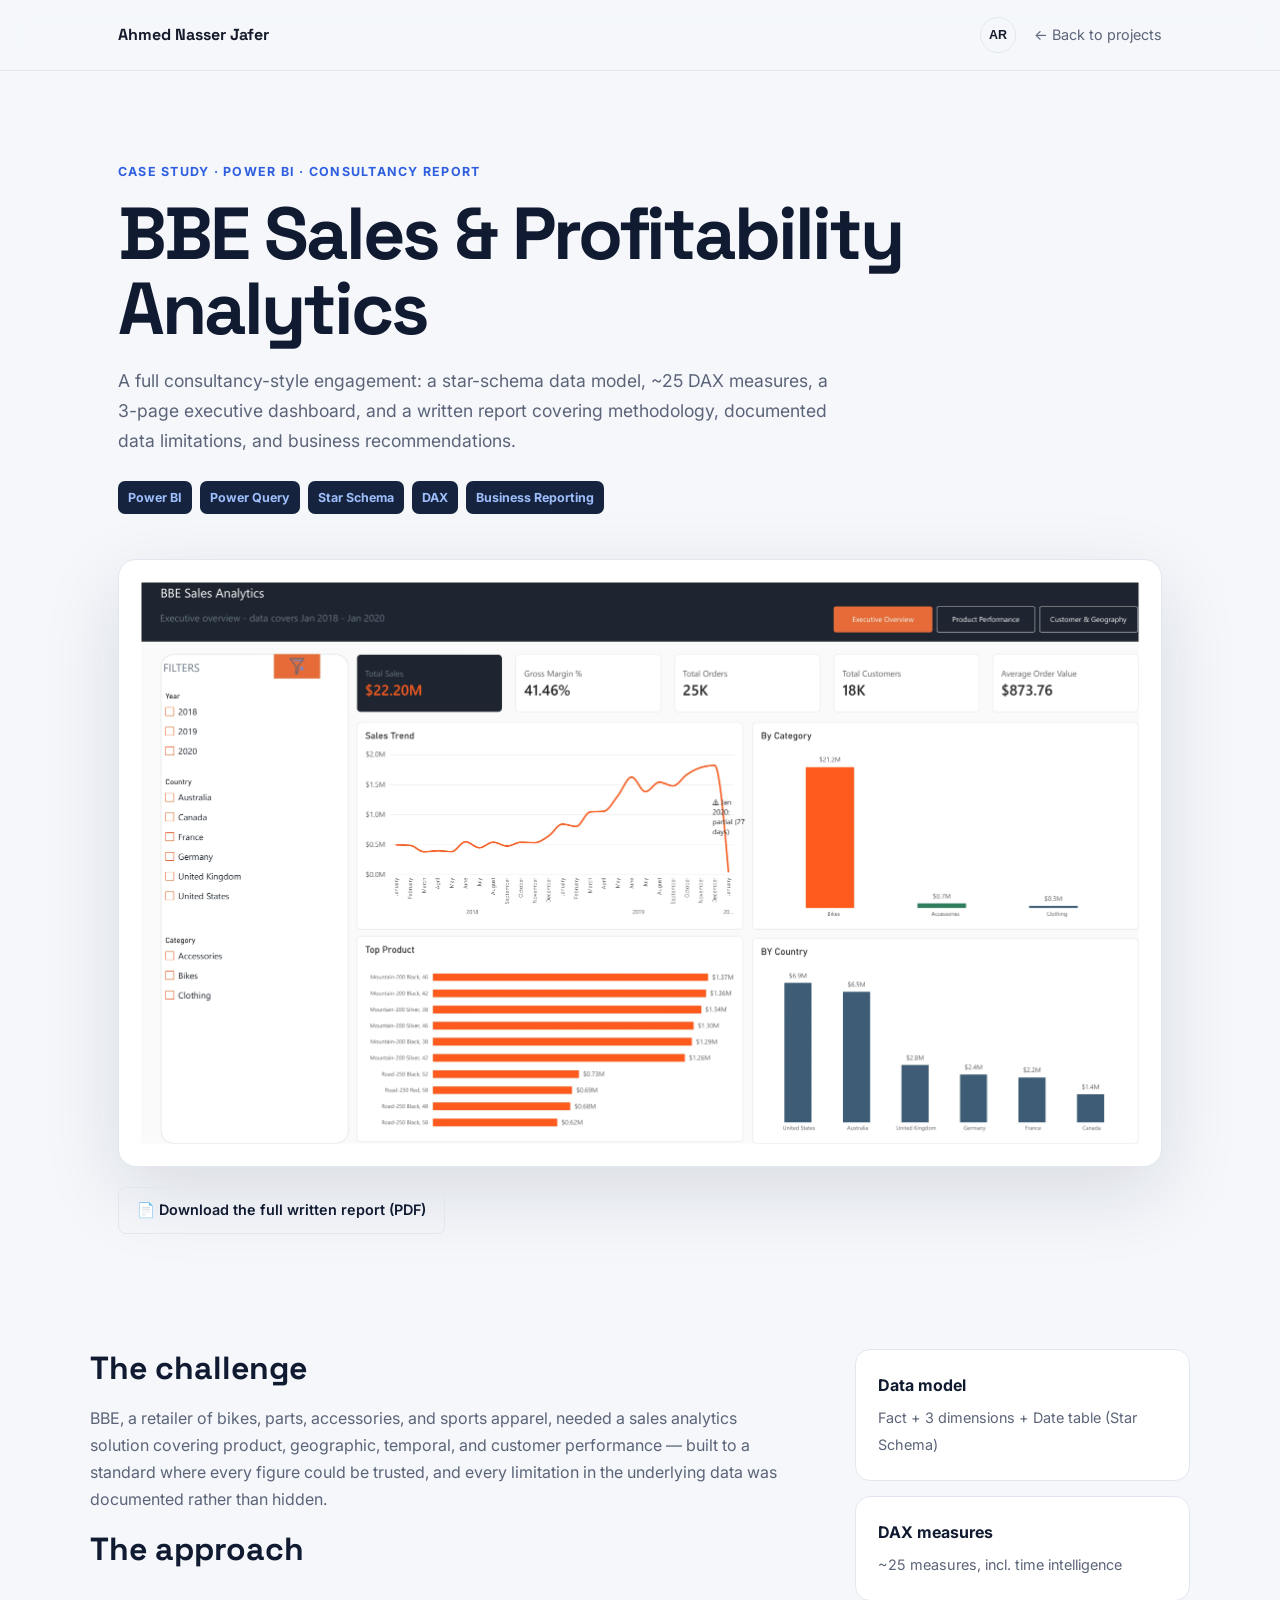
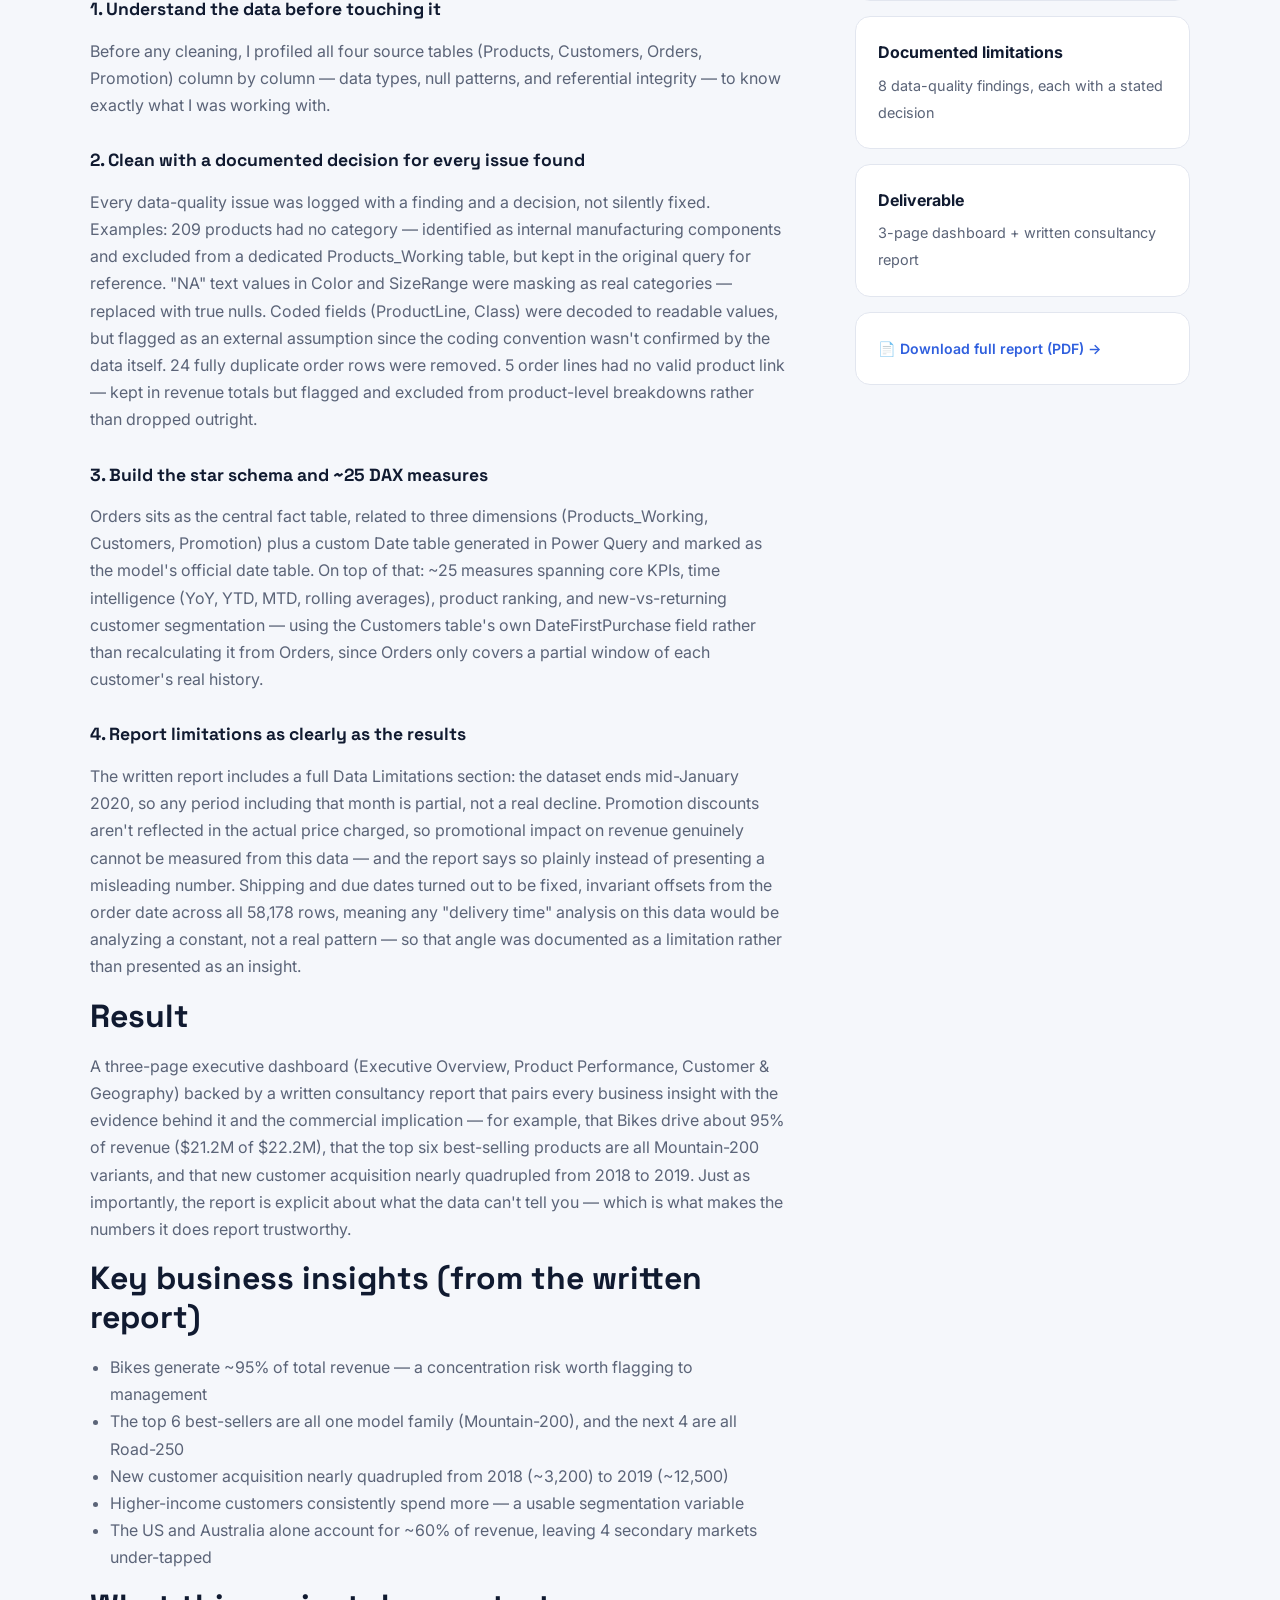
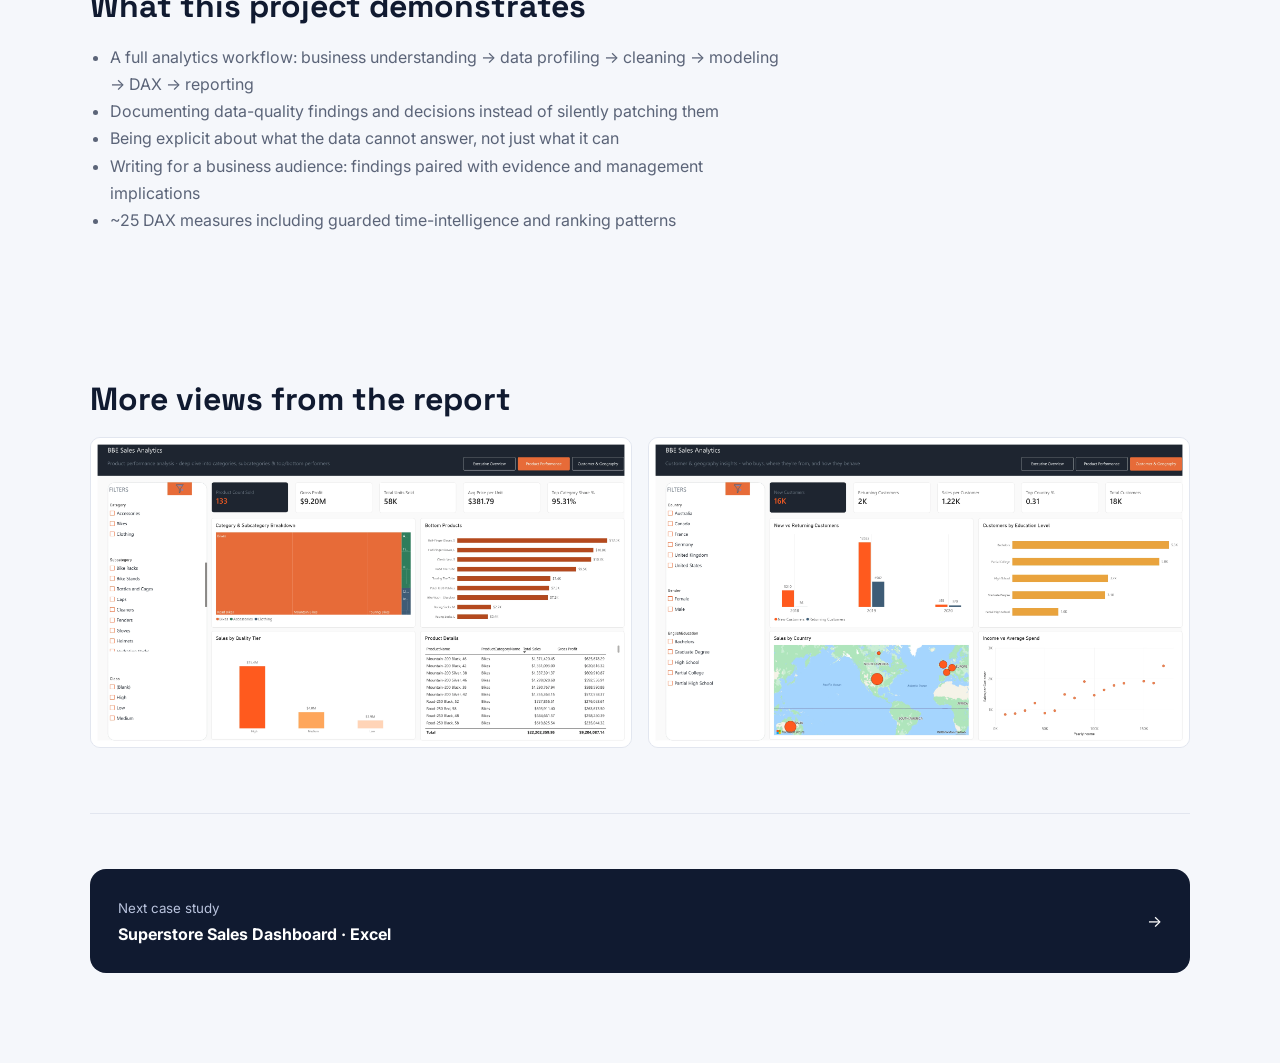
==== projects/bbe-sales-analytics.html @ acaf7d75 "feat: add fourth project (BBE consultancy report) and close the case-study loop" ====
<!doctype html><html lang="en"><head><meta charset="utf-8"><meta name="viewport" content="width=device-width,initial-scale=1"><title>BBE Sales & Profitability Analytics — Ahmed Nasser Jafer</title><meta name="description" content="Case study: a consultancy-style Power BI project for a fictional bike retailer — star schema, ~25 DAX measures, documented data limitations, and business recommendations."><link rel="preconnect" href="https://fonts.googleapis.com"><link rel="preconnect" href="https://fonts.gstatic.com" crossorigin><link href="https://fonts.googleapis.com/css2?family=Space+Grotesk:wght@500;600;700&family=Inter:wght@400;500;600&display=swap" rel="stylesheet"><link rel="stylesheet" href="project.css"><link rel="icon" href="../assets/favicon.svg"></head><body>
<header class="site-nav"><div class="wrap nav-inner"><a class="brand" href="../index.html">Ahmed Nasser Jafer</a><div style="display:flex;align-items:center;gap:18px;"><button id="lang-toggle" class="lang-btn" onclick="toggleLang()" aria-label="Toggle language"><span id="lang-label">AR</span></button><a class="back" href="../index.html#projects" data-i18n="back_link">← Back to projects</a></div></div></header>
<main>
<section class="hero"><div class="wrap">
<div class="eyebrow" data-i18n="eyebrow">Case Study · Power BI · Consultancy Report</div>
<h1 data-i18n="h1">BBE Sales & Profitability Analytics</h1>
<p data-i18n="intro">A full consultancy-style engagement: a star-schema data model, ~25 DAX measures, a 3-page executive dashboard, and a written report covering methodology, documented data limitations, and business recommendations.</p>
<div class="meta"><span class="tag">Power BI</span><span class="tag">Power Query</span><span class="tag">Star Schema</span><span class="tag">DAX</span><span class="tag">Business Reporting</span></div>
<div class="hero-image"><img loading="eager" src="../assets/images/project-4.webp" alt="BBE Sales Analytics — Executive Overview page" onclick="openBox(this.src)"></div>
<div style="margin-top:20px;"><a href="../resume/BBE-Sales-Analytics-Report.pdf" target="_blank" rel="noopener" class="btn-ghost-link" data-i18n="download_report">📄 Download the full written report (PDF)</a></div>
</div></section>

<section class="wrap grid">
<article class="content">

<h2 data-i18n="challenge_h2">The challenge</h2>
<p data-i18n="challenge_p">BBE, a retailer of bikes, parts, accessories, and sports apparel, needed a sales analytics solution covering product, geographic, temporal, and customer performance — built to a standard where every figure could be trusted, and every limitation in the underlying data was documented rather than hidden.</p>

<h2 data-i18n="approach_h2">The approach</h2>

<h3 data-i18n="step1_h3">1. Understand the data before touching it</h3>
<p data-i18n="step1_p">Before any cleaning, I profiled all four source tables (Products, Customers, Orders, Promotion) column by column — data types, null patterns, and referential integrity — to know exactly what I was working with.</p>

<h3 data-i18n="step2_h3">2. Clean with a documented decision for every issue found</h3>
<p data-i18n="step2_p">Every data-quality issue was logged with a finding and a decision, not silently fixed. Examples: 209 products had no category — identified as internal manufacturing components and excluded from a dedicated Products_Working table, but kept in the original query for reference. "NA" text values in Color and SizeRange were masking as real categories — replaced with true nulls. Coded fields (ProductLine, Class) were decoded to readable values, but flagged as an external assumption since the coding convention wasn't confirmed by the data itself. 24 fully duplicate order rows were removed. 5 order lines had no valid product link — kept in revenue totals but flagged and excluded from product-level breakdowns rather than dropped outright.</p>

<h3 data-i18n="step3_h3">3. Build the star schema and ~25 DAX measures</h3>
<p data-i18n="step3_p">Orders sits as the central fact table, related to three dimensions (Products_Working, Customers, Promotion) plus a custom Date table generated in Power Query and marked as the model's official date table. On top of that: ~25 measures spanning core KPIs, time intelligence (YoY, YTD, MTD, rolling averages), product ranking, and new-vs-returning customer segmentation — using the Customers table's own DateFirstPurchase field rather than recalculating it from Orders, since Orders only covers a partial window of each customer's real history.</p>

<h3 data-i18n="step4_h3">4. Report limitations as clearly as the results</h3>
<p data-i18n="step4_p">The written report includes a full Data Limitations section: the dataset ends mid-January 2020, so any period including that month is partial, not a real decline. Promotion discounts aren't reflected in the actual price charged, so promotional impact on revenue genuinely cannot be measured from this data — and the report says so plainly instead of presenting a misleading number. Shipping and due dates turned out to be fixed, invariant offsets from the order date across all 58,178 rows, meaning any "delivery time" analysis on this data would be analyzing a constant, not a real pattern — so that angle was documented as a limitation rather than presented as an insight.</p>

<h2 data-i18n="result_h2">Result</h2>
<p data-i18n="result_p">A three-page executive dashboard (Executive Overview, Product Performance, Customer & Geography) backed by a written consultancy report that pairs every business insight with the evidence behind it and the commercial implication — for example, that Bikes drive about 95% of revenue ($21.2M of $22.2M), that the top six best-selling products are all Mountain-200 variants, and that new customer acquisition nearly quadrupled from 2018 to 2019. Just as importantly, the report is explicit about what the data can't tell you — which is what makes the numbers it does report trustworthy.</p>

<h2 data-i18n="insights_h2">Key business insights (from the written report)</h2>
<ul>
<li data-i18n="insight_li1">Bikes generate ~95% of total revenue — a concentration risk worth flagging to management</li>
<li data-i18n="insight_li2">The top 6 best-sellers are all one model family (Mountain-200), and the next 4 are all Road-250</li>
<li data-i18n="insight_li3">New customer acquisition nearly quadrupled from 2018 (~3,200) to 2019 (~12,500)</li>
<li data-i18n="insight_li4">Higher-income customers consistently spend more — a usable segmentation variable</li>
<li data-i18n="insight_li5">The US and Australia alone account for ~60% of revenue, leaving 4 secondary markets under-tapped</li>
</ul>

<h2 data-i18n="demo_h2">What this project demonstrates</h2>
<ul>
<li data-i18n="demo_li1">A full analytics workflow: business understanding → data profiling → cleaning → modeling → DAX → reporting</li>
<li data-i18n="demo_li2">Documenting data-quality findings and decisions instead of silently patching them</li>
<li data-i18n="demo_li3">Being explicit about what the data cannot answer, not just what it can</li>
<li data-i18n="demo_li4">Writing for a business audience: findings paired with evidence and management implications</li>
<li data-i18n="demo_li5">~25 DAX measures including guarded time-intelligence and ranking patterns</li>
</ul>

</article>
<aside class="sidebar">
<div class="side-card"><b data-i18n="side1_b">Data model</b><span data-i18n="side1_span">Fact + 3 dimensions + Date table (Star Schema)</span></div>
<div class="side-card"><b data-i18n="side2_b">DAX measures</b><span data-i18n="side2_span">~25 measures, incl. time intelligence</span></div>
<div class="side-card"><b data-i18n="side3_b">Documented limitations</b><span data-i18n="side3_span">8 data-quality findings, each with a stated decision</span></div>
<div class="side-card"><b data-i18n="side4_b">Deliverable</b><span data-i18n="side4_span">3-page dashboard + written consultancy report</span></div>
<div class="side-card"><a href="../resume/BBE-Sales-Analytics-Report.pdf" target="_blank" rel="noopener" data-i18n="side_report_link">📄 Download full report (PDF) →</a></div>
</aside>
</section>

<section class="wrap grid">
<article class="content" style="grid-column:1/-1;">
<h2 data-i18n="gallery_h2">More views from the report</h2>
<div style="display:grid;grid-template-columns:1fr 1fr;gap:16px;margin-top:16px;">
<img loading="lazy" src="../assets/images/project-4-product.webp" alt="Product Performance page" style="width:100%;border-radius:10px;cursor:zoom-in;border:1px solid var(--line);" onclick="openBox(this.src)">
<img loading="lazy" src="../assets/images/project-4-customer.webp" alt="Customer and Geography page" style="width:100%;border-radius:10px;cursor:zoom-in;border:1px solid var(--line);" onclick="openBox(this.src)">
</div>
</article>
</section>

<section class="wrap next"><a href="superstore-sales-dashboard.html"><span><small data-i18n="next_small">Next case study</small><br><b data-i18n="next_title">Superstore Sales Dashboard · Excel</b></span><span id="next-arrow">→</span></a></section>
</main>
<div class="lightbox" id="box" onclick="closeBox()"><span class="close">×</span><img id="boximg" alt="Dashboard enlarged" onclick="event.stopPropagation()"></div>
<script>
function openBox(s){boximg.src=s;box.classList.add('open')}
function closeBox(){box.classList.remove('open')}
document.addEventListener('keydown',e=>{if(e.key==='Escape')closeBox()});

const translations = {
  en: {
    back_link: "← Back to projects",
    eyebrow: "Case Study · Power BI · Consultancy Report",
    h1: "BBE Sales & Profitability Analytics",
    intro: "A full consultancy-style engagement: a star-schema data model, ~25 DAX measures, a 3-page executive dashboard, and a written report covering methodology, documented data limitations, and business recommendations.",
    download_report: "📄 Download the full written report (PDF)",
    challenge_h2: "The challenge",
    challenge_p: "BBE, a retailer of bikes, parts, accessories, and sports apparel, needed a sales analytics solution covering product, geographic, temporal, and customer performance — built to a standard where every figure could be trusted, and every limitation in the underlying data was documented rather than hidden.",
    approach_h2: "The approach",
    step1_h3: "1. Understand the data before touching it",
    step1_p: "Before any cleaning, I profiled all four source tables (Products, Customers, Orders, Promotion) column by column — data types, null patterns, and referential integrity — to know exactly what I was working with.",
    step2_h3: "2. Clean with a documented decision for every issue found",
    step2_p: "Every data-quality issue was logged with a finding and a decision, not silently fixed. Examples: 209 products had no category — identified as internal manufacturing components and excluded from a dedicated Products_Working table, but kept in the original query for reference. \"NA\" text values in Color and SizeRange were masking as real categories — replaced with true nulls. Coded fields (ProductLine, Class) were decoded to readable values, but flagged as an external assumption since the coding convention wasn't confirmed by the data itself. 24 fully duplicate order rows were removed. 5 order lines had no valid product link — kept in revenue totals but flagged and excluded from product-level breakdowns rather than dropped outright.",
    step3_h3: "3. Build the star schema and ~25 DAX measures",
    step3_p: "Orders sits as the central fact table, related to three dimensions (Products_Working, Customers, Promotion) plus a custom Date table generated in Power Query and marked as the model's official date table. On top of that: ~25 measures spanning core KPIs, time intelligence (YoY, YTD, MTD, rolling averages), product ranking, and new-vs-returning customer segmentation — using the Customers table's own DateFirstPurchase field rather than recalculating it from Orders, since Orders only covers a partial window of each customer's real history.",
    step4_h3: "4. Report limitations as clearly as the results",
    step4_p: "The written report includes a full Data Limitations section: the dataset ends mid-January 2020, so any period including that month is partial, not a real decline. Promotion discounts aren't reflected in the actual price charged, so promotional impact on revenue genuinely cannot be measured from this data — and the report says so plainly instead of presenting a misleading number. Shipping and due dates turned out to be fixed, invariant offsets from the order date across all 58,178 rows, meaning any \"delivery time\" analysis on this data would be analyzing a constant, not a real pattern — so that angle was documented as a limitation rather than presented as an insight.",
    result_h2: "Result",
    result_p: "A three-page executive dashboard (Executive Overview, Product Performance, Customer & Geography) backed by a written consultancy report that pairs every business insight with the evidence behind it and the commercial implication — for example, that Bikes drive about 95% of revenue ($21.2M of $22.2M), that the top six best-selling products are all Mountain-200 variants, and that new customer acquisition nearly quadrupled from 2018 to 2019. Just as importantly, the report is explicit about what the data can't tell you — which is what makes the numbers it does report trustworthy.",
    insights_h2: "Key business insights (from the written report)",
    insight_li1: "Bikes generate ~95% of total revenue — a concentration risk worth flagging to management",
    insight_li2: "The top 6 best-sellers are all one model family (Mountain-200), and the next 4 are all Road-250",
    insight_li3: "New customer acquisition nearly quadrupled from 2018 (~3,200) to 2019 (~12,500)",
    insight_li4: "Higher-income customers consistently spend more — a usable segmentation variable",
    insight_li5: "The US and Australia alone account for ~60% of revenue, leaving 4 secondary markets under-tapped",
    demo_h2: "What this project demonstrates",
    demo_li1: "A full analytics workflow: business understanding → data profiling → cleaning → modeling → DAX → reporting",
    demo_li2: "Documenting data-quality findings and decisions instead of silently patching them",
    demo_li3: "Being explicit about what the data cannot answer, not just what it can",
    demo_li4: "Writing for a business audience: findings paired with evidence and management implications",
    demo_li5: "~25 DAX measures including guarded time-intelligence and ranking patterns",
    side1_b: "Data model", side1_span: "Fact + 3 dimensions + Date table (Star Schema)",
    side2_b: "DAX measures", side2_span: "~25 measures, incl. time intelligence",
    side3_b: "Documented limitations", side3_span: "8 data-quality findings, each with a stated decision",
    side4_b: "Deliverable", side4_span: "3-page dashboard + written consultancy report",
    side_report_link: "📄 Download full report (PDF) →",
    gallery_h2: "More views from the report",
    next_small: "Next case study", next_title: "Superstore Sales Dashboard · Excel",
    next_arrow: "→"
  },
  ar: {
    back_link: "→ رجوع للمشاريع",
    eyebrow: "دراسة حالة · Power BI · تقرير استشاري",
    h1: "تحليل مبيعات وربحية BBE",
    intro: "مشروع استشاري كامل: نموذج بيانات Star Schema، حوالي 25 مقياس DAX، داشبورد تنفيذي بـ3 صفحات، وتقرير مكتوب يغطي المنهجية، محددات البيانات الموثقة، والتوصيات التجارية.",
    download_report: "📄 تحميل التقرير المكتوب كامل (PDF)",
    challenge_h2: "التحدي",
    challenge_p: "BBE، متجر بيع دراجات وقطع غيار وإكسسوارات وملابس رياضية، محتاج حل تحليل مبيعات يغطي أداء المنتج والجغرافيا والزمن والعملاء — مبني بمعيار كل رقم فيه موثوق، وكل محدودية في البيانات موثقة مش مخفية.",
    approach_h2: "طريقة العمل",
    step1_h3: "1. فهم البيانات قبل ما ألمسها",
    step1_p: "قبل أي تنظيف، عملت Profiling لكل الجداول الأربعة المصدر (Products, Customers, Orders, Promotion) عمود عمود — أنواع البيانات، أنماط القيم الفارغة، وسلامة الربط — عشان أعرف بالظبط شغال على إيه.",
    step2_h3: "2. تنظيف مع قرار موثّق لكل مشكلة",
    step2_p: "كل مشكلة جودة بيانات اتسجلت بملاحظة وقرار، مش تصحيح صامت. أمثلة: 209 منتج معندهاش تصنيف — اتحدد إنهم مكونات تصنيع داخلية واتشالوا من جدول Products_Working المخصص، لكن اتسابوا في الاستعلام الأصلي للمرجعية. قيم نصية \"NA\" في Color و SizeRange كانت بتتنكر كتصنيف حقيقي — اتبدلت بقيم فارغة حقيقية. الحقول المشفرة (ProductLine, Class) اتفكت لقيم مقروءة، لكن اتحطلها علامة كافتراض خارجي لأن نظام الترميز مكنش مؤكد من البيانات نفسها. 24 صف أوردر مكرر بالكامل اتشال. 5 سطور أوردر معندهاش ربط منتج صحيح — اتسابت في إجمالي الإيرادات لكن اتحطلها علامة واتشالت من التحليل على مستوى المنتج بدل ما تتمسح خالص.",
    step3_h3: "3. بناء Star Schema و25 مقياس DAX تقريبًا",
    step3_p: "جدول Orders هو الـ Fact المركزي، مربوط بـ3 جداول Dimension (Products_Working, Customers, Promotion) بالإضافة لجدول Date مخصص اتعمل في Power Query واتحدد كجدول التاريخ الرسمي للنموذج. فوق كده: حوالي 25 مقياس يغطوا KPIs أساسية، Time Intelligence (YoY, YTD, MTD, متوسطات متحركة)، ترتيب منتجات، وتصنيف عملاء جدد مقابل متكررين — باستخدام حقل DateFirstPurchase بتاع جدول العملاء نفسه بدل ما يتحسب من Orders، لأن Orders بتغطي بس جزء من تاريخ العميل الحقيقي.",
    step4_h3: "4. توثيق المحدوديات بنفس وضوح النتائج",
    step4_p: "التقرير المكتوب فيه قسم كامل Data Limitations: الداتا بتنتهي منتصف يناير 2020، فأي فترة فيها الشهر ده جزئية، مش انخفاض حقيقي. خصومات العروض مش منعكسة في السعر الفعلي المدفوع، فتأثير العروض على الإيرادات فعليًا مش ممكن يتقاس من الداتا دي — والتقرير بيقول كده بوضوح بدل ما يطلع رقم مضلل. تواريخ الشحن والاستحقاق طلعت فروقات ثابتة من تاريخ الأوردر عبر كل الـ58,178 صف، يعني أي تحليل \"وقت التسليم\" على الداتا دي هيكون بيحلل رقم ثابت، مش نمط حقيقي — فاتوثقت كمحدودية بدل ما تتعرض كنتيجة تحليلية.",
    result_h2: "النتيجة",
    result_p: "داشبورد تنفيذي بـ3 صفحات (Executive Overview, Product Performance, Customer & Geography) مدعوم بتقرير استشاري مكتوب بيربط كل نتيجة تجارية بالدليل وراها والأثر التجاري المترتب عليها — مثلاً إن الدراجات بتحرك حوالي 95% من الإيرادات (2.22 مليون من 2.22 مليون دولار)، وإن أفضل 6 منتجات مبيعًا كلهم من نفس عائلة Mountain-200، وإن اكتساب عملاء جدد اتضاعف تقريبًا 4 مرات من 2018 لـ2019. والأهم إن التقرير واضح في إيه اللي الداتا مش قادرة تقوله — وده اللي بيخلي الأرقام اللي بيقولها موثوقة.",
    insights_h2: "أهم النتائج التجارية (من التقرير المكتوب)",
    insight_li1: "الدراجات بتحقق حوالي 95% من إجمالي الإيرادات — خطر تركيز يستاهل تنبيه الإدارة",
    insight_li2: "أفضل 6 منتجات مبيعًا كلهم من عائلة موديل واحدة (Mountain-200)، والأربعة اللي بعدهم من Road-250",
    insight_li3: "اكتساب العملاء الجدد اتضاعف تقريبًا 4 مرات من 2018 (حوالي 3,200) لـ2019 (حوالي 12,500)",
    insight_li4: "العملاء أصحاب الدخل الأعلى بيصرفوا أكتر بشكل ثابت — متغير تصنيف قابل للاستخدام",
    insight_li5: "أمريكا وأستراليا لوحدهم بيمثلوا حوالي 60% من الإيرادات، وسايبين 4 أسواق ثانوية مش مستغلة كفاية",
    demo_h2: "المشروع ده بيوضح إيه",
    demo_li1: "منهجية تحليل بيانات كاملة: فهم العمل ← فهم البيانات ← التنظيف ← النمذجة ← DAX ← التقرير",
    demo_li2: "توثيق ملاحظات وقرارات جودة البيانات بدل تصحيحها بصمت",
    demo_li3: "الوضوح في إيه اللي البيانات مش قادرة تجاوب عليه، مش بس اللي قادرة عليه",
    demo_li4: "الكتابة لجمهور تجاري: نتايج مربوطة بالدليل والأثر الإداري",
    demo_li5: "حوالي 25 مقياس DAX فيهم أنماط Time Intelligence وترتيب محمية من الأخطاء",
    side1_b: "نموذج البيانات", side1_span: "Fact + 3 جداول Dimension + جدول تاريخ (Star Schema)",
    side2_b: "مقاييس DAX", side2_span: "حوالي 25 مقياس، فيهم Time Intelligence",
    side3_b: "المحدوديات الموثقة", side3_span: "8 ملاحظات جودة بيانات، كل واحدة ليها قرار مذكور",
    side4_b: "المخرج النهائي", side4_span: "داشبورد 3 صفحات + تقرير استشاري مكتوب",
    side_report_link: "📄 تحميل التقرير الكامل (PDF) ←",
    gallery_h2: "صور إضافية من التقرير",
    next_small: "دراسة الحالة التالية", next_title: "لوحة بيانات Superstore · Excel",
    next_arrow: "←"
  }
};

function applyLanguage(lang){
  document.querySelectorAll('[data-i18n]').forEach(el=>{
    const key = el.getAttribute('data-i18n');
    if(translations[lang] && translations[lang][key] !== undefined){
      el.textContent = translations[lang][key];
    }
  });
  const arrow = document.getElementById('next-arrow');
  if(arrow) arrow.textContent = translations[lang].next_arrow;
  document.documentElement.setAttribute('lang', lang);
  document.documentElement.setAttribute('dir', lang === 'ar' ? 'rtl' : 'ltr');
  const label = document.getElementById('lang-label');
  if(label) label.textContent = lang === 'ar' ? 'EN' : 'AR';
  localStorage.setItem('portfolio-lang', lang);
}
function toggleLang(){
  const current = document.documentElement.getAttribute('lang') === 'ar' ? 'ar' : 'en';
  applyLanguage(current === 'ar' ? 'en' : 'ar');
}
(function(){
  const saved = localStorage.getItem('portfolio-lang');
  if(saved === 'ar') applyLanguage('ar');
})();
</script>
</body></html>
---- projects/project.css ----
:root{--navy:#101a30;--navy-soft:#16233f;--blue:#2f5fde;--blue-light:#9dbefa;--amber:#f2a94e;--bg:#f5f7fb;--card:#fff;--ink:#151b2b;--ink-soft:#5b6478;--line:#e2e6ef;--heading:#101a30}
html.dark{--bg:#0b1120;--card:#141c30;--ink:#e7ecf7;--ink-soft:#93a0bd;--line:#243050;--heading:#f2f5fc}
*{box-sizing:border-box}html{scroll-behavior:smooth}body{margin:0;background:var(--bg);color:var(--ink);font-family:Inter,system-ui,sans-serif;line-height:1.7}a{color:inherit}.wrap{max-width:1100px;margin:auto;padding:0 28px}.site-nav{position:sticky;top:0;z-index:10;background:color-mix(in srgb,var(--bg) 88%,transparent);backdrop-filter:blur(14px);border-bottom:1px solid var(--line)}.nav-inner{height:70px;display:flex;align-items:center;justify-content:space-between}.brand{font-family:"Space Grotesk",sans-serif;font-weight:700;text-decoration:none}.back{color:var(--ink-soft);text-decoration:none;font-size:.9rem}.hero{padding:90px 0 50px}.eyebrow{color:var(--blue);font-weight:700;text-transform:uppercase;letter-spacing:.1em;font-size:.78rem}.hero h1{font:700 clamp(2.5rem,6vw,4.6rem)/1.02 "Space Grotesk",sans-serif;letter-spacing:-.04em;color:var(--heading);max-width:850px;margin:14px 0 20px}.hero p{max-width:720px;color:var(--ink-soft);font-size:1.1rem}.meta{display:flex;gap:8px;flex-wrap:wrap;margin-top:25px}.tag{padding:6px 10px;background:var(--navy-soft);color:var(--blue-light);border-radius:7px;font-size:.78rem;font-weight:700}.hero-image{margin-top:45px;background:var(--card);border:1px solid var(--line);padding:10px;border-radius:18px;box-shadow:0 25px 80px rgba(16,26,48,.12)}.hero-image img{width:100%;display:block;border-radius:10px;cursor:zoom-in}.grid{display:grid;grid-template-columns:1.35fr .65fr;gap:70px;padding:65px 0}.content h2{font:700 2rem/1.2 "Space Grotesk",sans-serif;color:var(--heading);margin:0 0 18px}.content h3{font:700 1.1rem "Space Grotesk",sans-serif;color:var(--heading);margin-top:30px}.content p,.content li{color:var(--ink-soft)}.content ul{padding-left:20px}.sidebar{position:sticky;top:95px;height:max-content}.side-card{background:var(--card);border:1px solid var(--line);border-radius:15px;padding:22px;margin-bottom:15px}.side-card b{display:block;color:var(--heading);margin-bottom:5px}.side-card span{color:var(--ink-soft);font-size:.9rem}.next{padding:55px 0 90px;border-top:1px solid var(--line)}.next a{display:flex;justify-content:space-between;align-items:center;text-decoration:none;background:var(--navy);color:#fff;border-radius:16px;padding:25px 28px}.next small{color:#b9c3dd}.lightbox{display:none;position:fixed;inset:0;background:rgba(5,10,20,.92);z-index:50;align-items:center;justify-content:center;padding:25px}.lightbox.open{display:flex}.lightbox img{max-width:94vw;max-height:90vh;border-radius:10px}.close{position:absolute;right:25px;top:15px;color:#fff;font-size:2.2rem;cursor:pointer}@media(max-width:800px){.grid{grid-template-columns:1fr;gap:30px}.sidebar{position:static}.hero{padding-top:60px}.wrap{padding:0 20px}}
.lang-btn{background:none;border:1.5px solid var(--line);color:var(--ink);width:36px;height:36px;border-radius:50%;cursor:pointer;font-size:.78rem;font-weight:700;display:flex;align-items:center;justify-content:center;}
.lang-btn:hover{border-color:var(--blue);color:var(--blue);}
html[dir="rtl"] body{direction:rtl;text-align:right;}
html[dir="rtl"] .content ul{padding-left:0;padding-right:20px;}
html[dir="rtl"] .next a{flex-direction:row-reverse;}
.live-report-box{margin:40px 0;}
.live-report-label{font-size:.85rem;font-weight:600;color:var(--blue);margin-bottom:12px;}
.live-report-frame{position:relative;width:100%;padding-top:62.25%;border-radius:12px;overflow:hidden;border:1px solid var(--line);}
.live-report-frame iframe{position:absolute;top:0;left:0;width:100%;height:100%;border:0;}
.excel-frame{padding-top:0;height:520px;}
.excel-frame iframe{width:100%;height:100%;}
.btn-ghost-link{display:inline-block;padding:10px 18px;border:1.5px solid var(--line);border-radius:8px;color:var(--heading);text-decoration:none;font-size:.9rem;font-weight:600;transition:border-color .2s,color .2s;}
.btn-ghost-link:hover{border-color:var(--blue);color:var(--blue);}
.side-card a{color:var(--blue);text-decoration:none;font-weight:600;font-size:.88rem;}
.side-card a:hover{text-decoration:underline;}
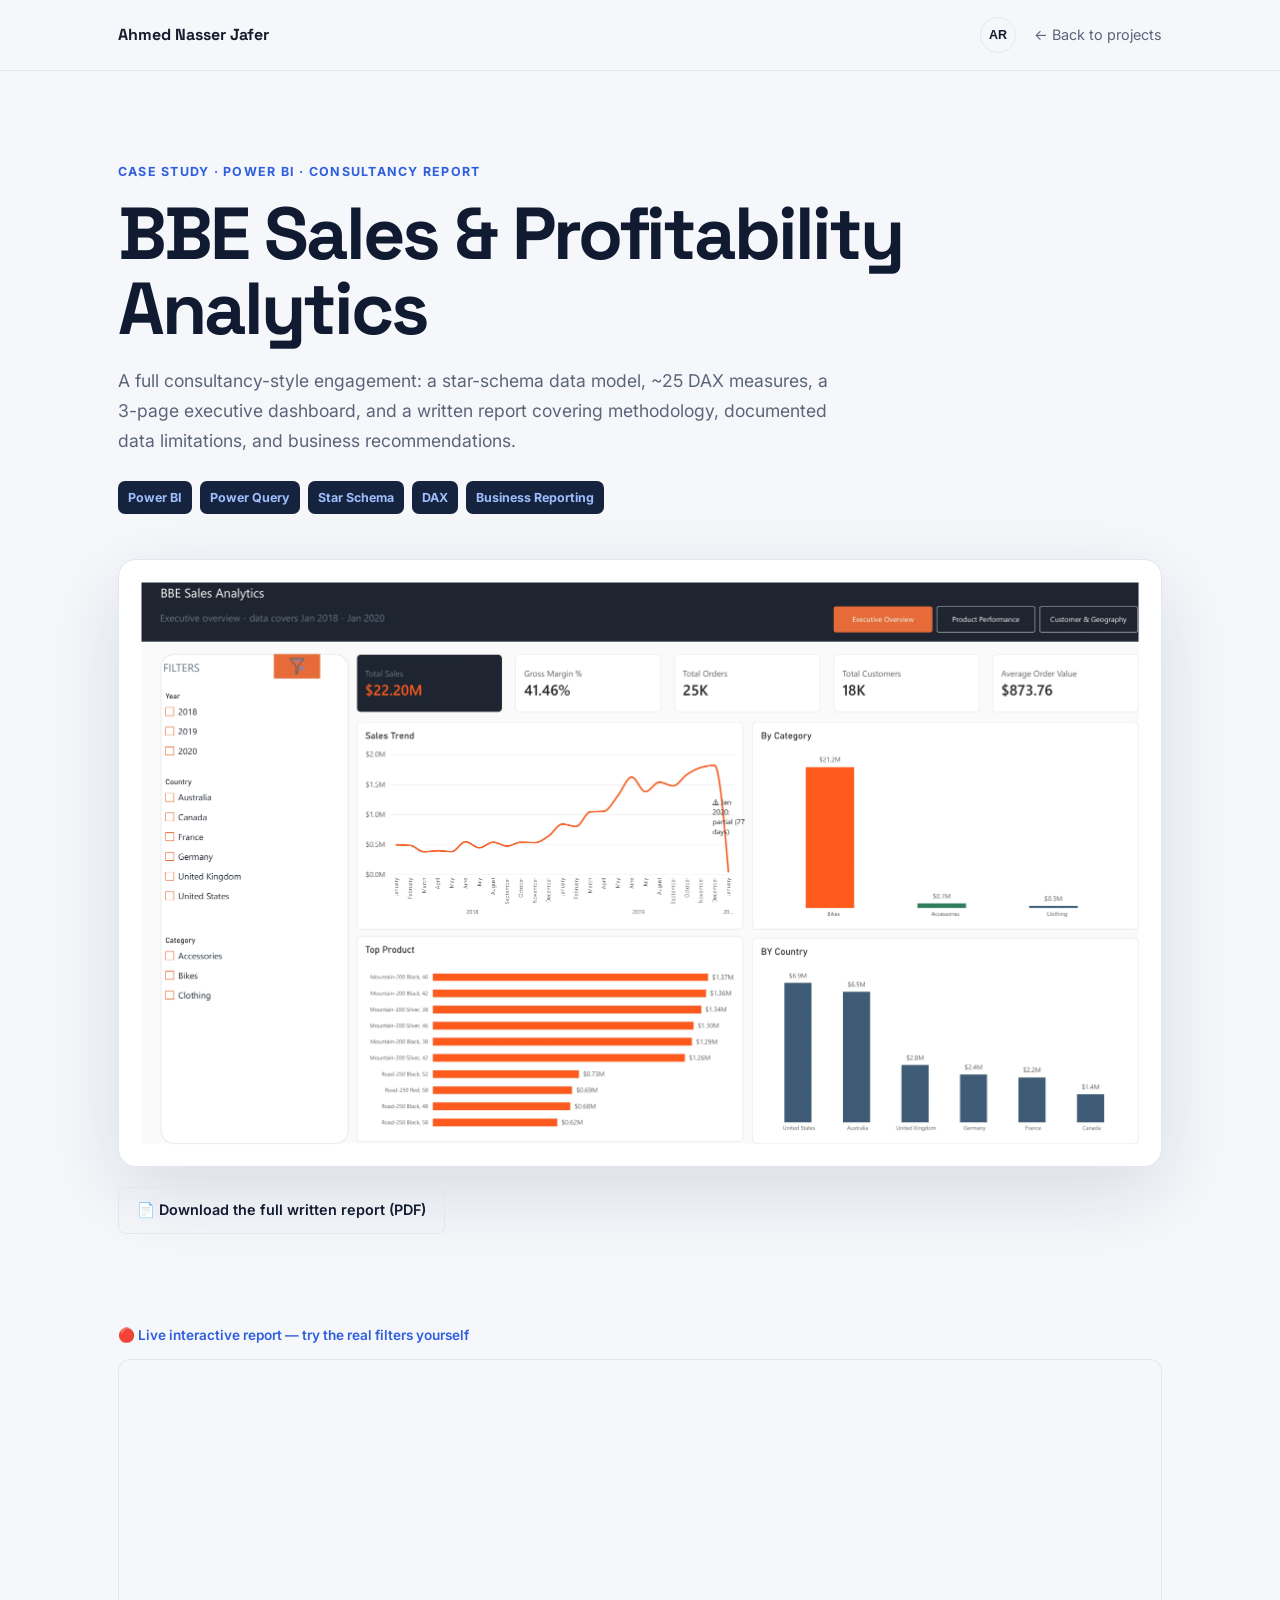
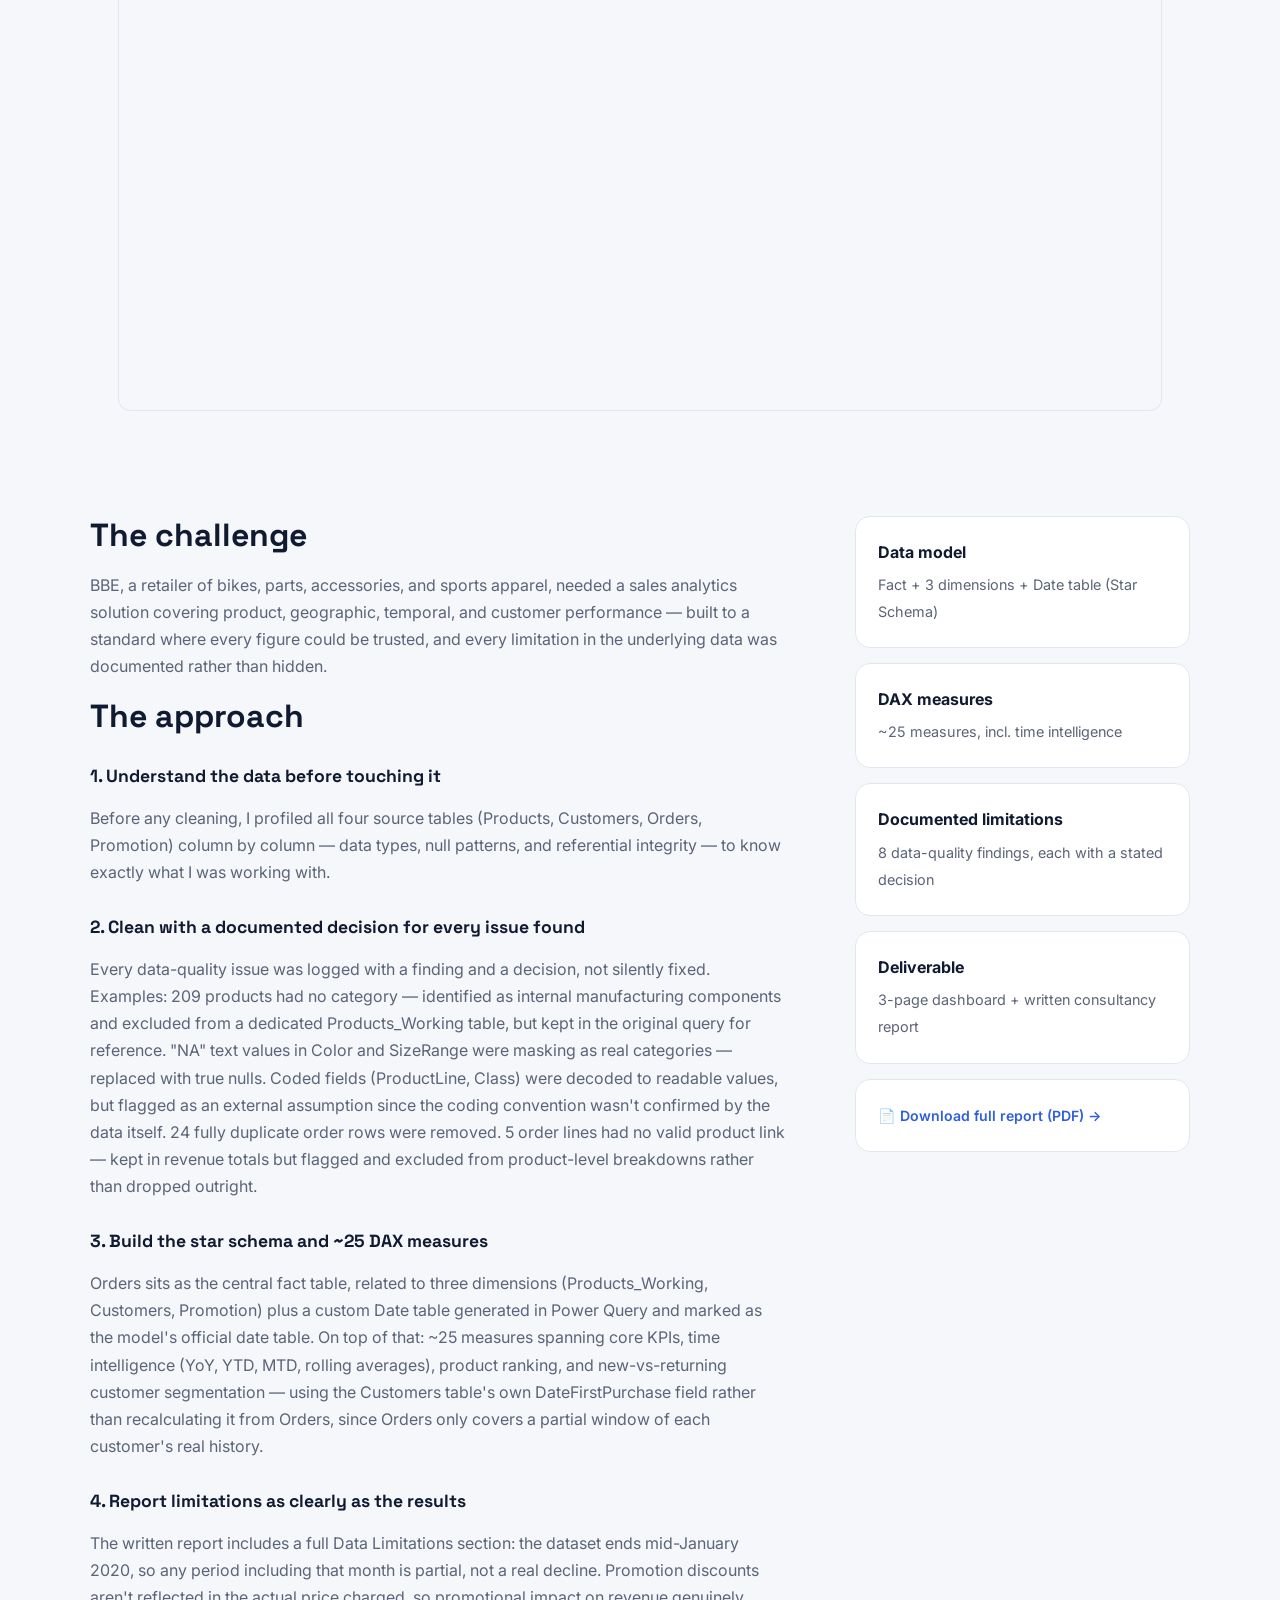
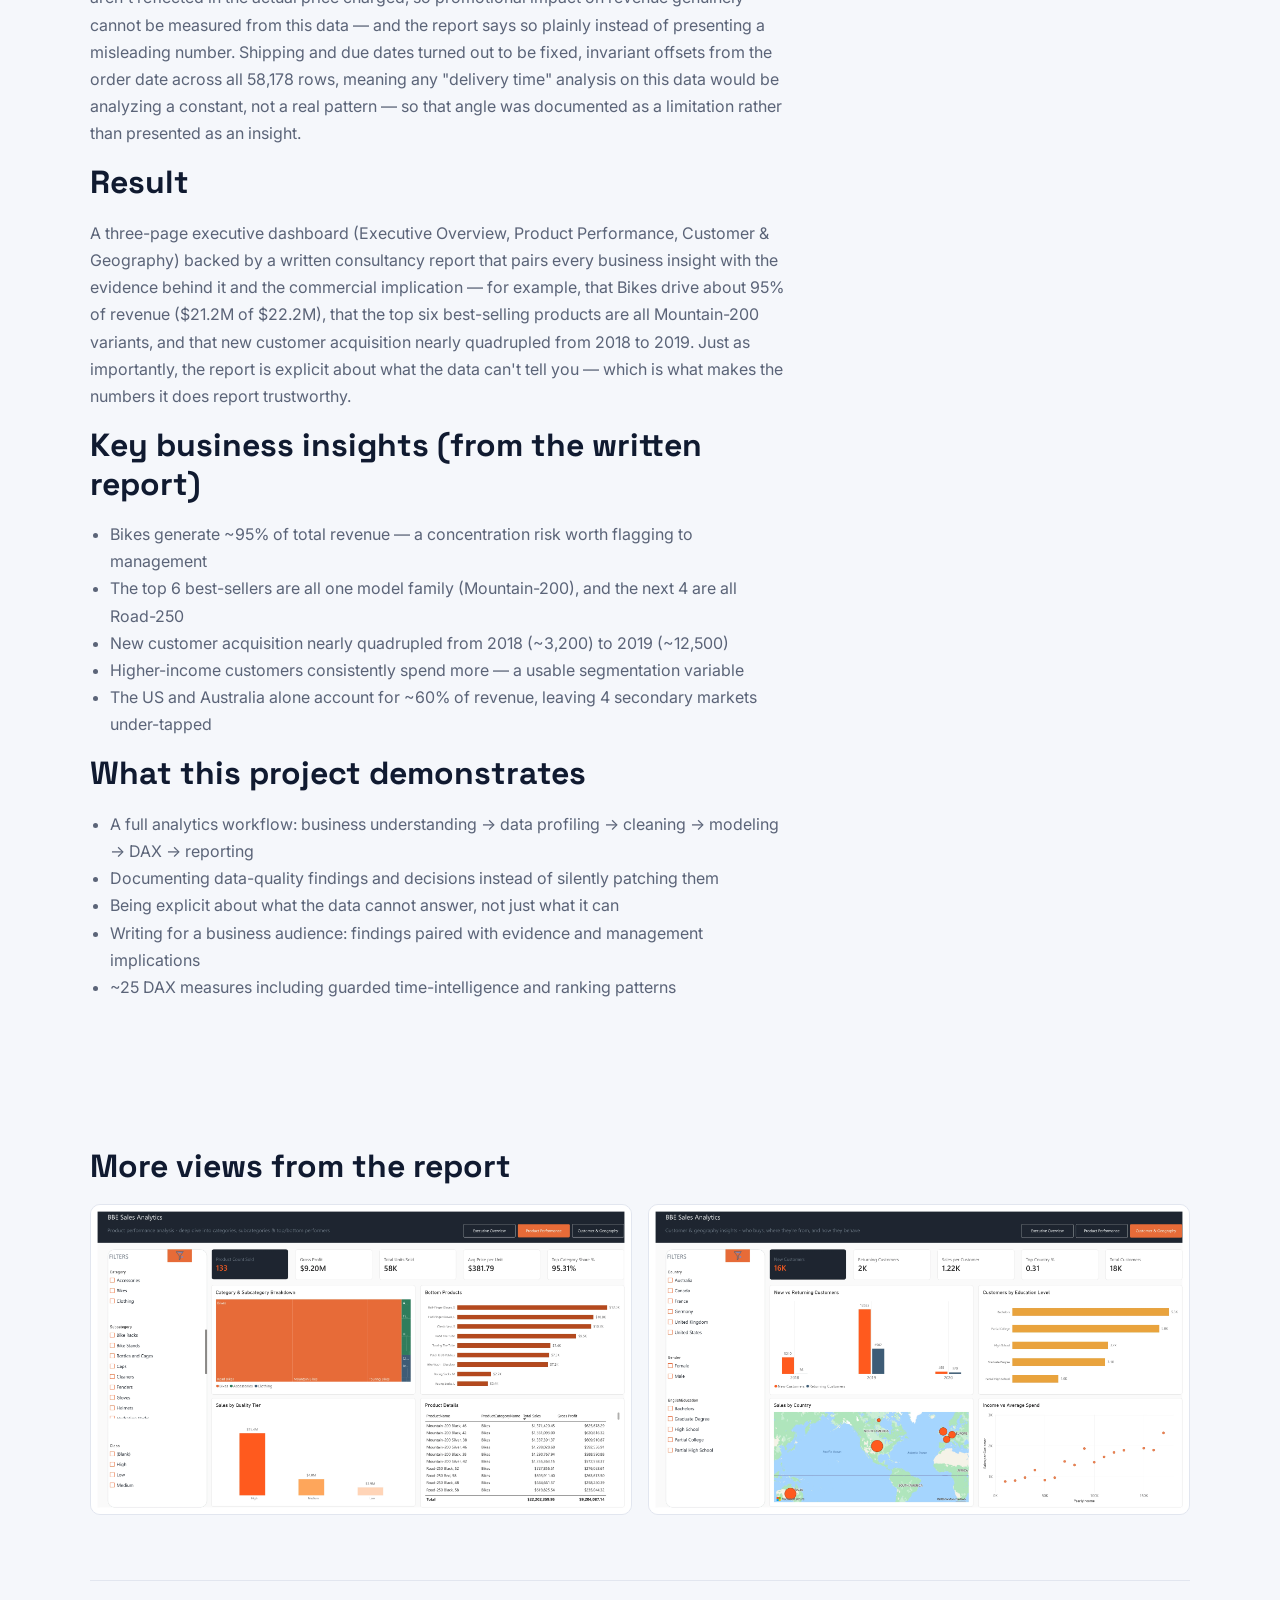
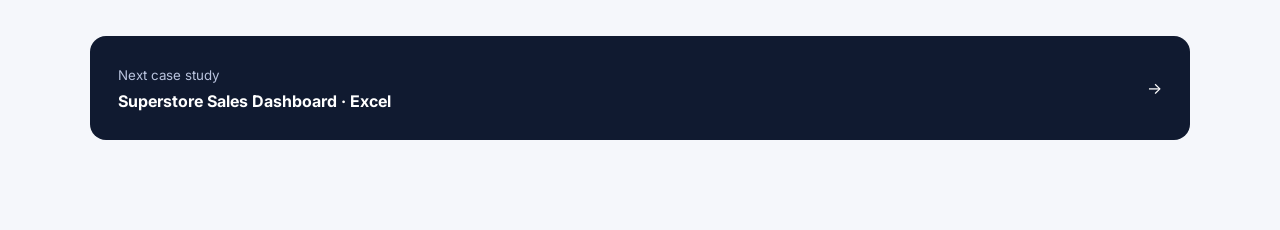
==== commit 82af85f5: "feat: embed live Power BI report in BBE case study page" ====
--- a/projects/bbe-sales-analytics.html
+++ b/projects/bbe-sales-analytics.html
@@ -10,6 +10,15 @@
 <div style="margin-top:20px;"><a href="../resume/BBE-Sales-Analytics-Report.pdf" target="_blank" rel="noopener" class="btn-ghost-link" data-i18n="download_report">📄 Download the full written report (PDF)</a></div>
 </div></section>
 
+<section class="wrap">
+<div class="live-report-box">
+  <div class="live-report-label" data-i18n="live_label">🔴 Live interactive report — try the real filters yourself</div>
+  <div class="live-report-frame">
+    <iframe title="data Upwork" src="https://app.powerbi.com/view?r=eyJrIjoiNjUzNjIzZTEtZDA3NS00ZTNkLWE3ZTMtZjBjYTU5ZWMwMzk2IiwidCI6IjIwODJkZTQ2LTFhZmEtNGI2NC1hNDQwLTY1NThmODBlOTg0MCIsImMiOjh9" frameborder="0" allowFullScreen="true" loading="lazy"></iframe>
+  </div>
+</div>
+</section>
+
 <section class="wrap grid">
 <article class="content">
 
@@ -85,6 +94,7 @@
     eyebrow: "Case Study · Power BI · Consultancy Report",
     h1: "BBE Sales & Profitability Analytics",
     intro: "A full consultancy-style engagement: a star-schema data model, ~25 DAX measures, a 3-page executive dashboard, and a written report covering methodology, documented data limitations, and business recommendations.",
+    live_label: "🔴 Live interactive report — try the real filters yourself",
     download_report: "📄 Download the full written report (PDF)",
     challenge_h2: "The challenge",
     challenge_p: "BBE, a retailer of bikes, parts, accessories, and sports apparel, needed a sales analytics solution covering product, geographic, temporal, and customer performance — built to a standard where every figure could be trusted, and every limitation in the underlying data was documented rather than hidden.",
@@ -125,6 +135,7 @@
     eyebrow: "دراسة حالة · Power BI · تقرير استشاري",
     h1: "تحليل مبيعات وربحية BBE",
     intro: "مشروع استشاري كامل: نموذج بيانات Star Schema، حوالي 25 مقياس DAX، داشبورد تنفيذي بـ3 صفحات، وتقرير مكتوب يغطي المنهجية، محددات البيانات الموثقة، والتوصيات التجارية.",
+    live_label: "🔴 تقرير تفاعلي حقيقي — جرّب الفلاتر بنفسك",
     download_report: "📄 تحميل التقرير المكتوب كامل (PDF)",
     challenge_h2: "التحدي",
     challenge_p: "BBE، متجر بيع دراجات وقطع غيار وإكسسوارات وملابس رياضية، محتاج حل تحليل مبيعات يغطي أداء المنتج والجغرافيا والزمن والعملاء — مبني بمعيار كل رقم فيه موثوق، وكل محدودية في البيانات موثقة مش مخفية.",
